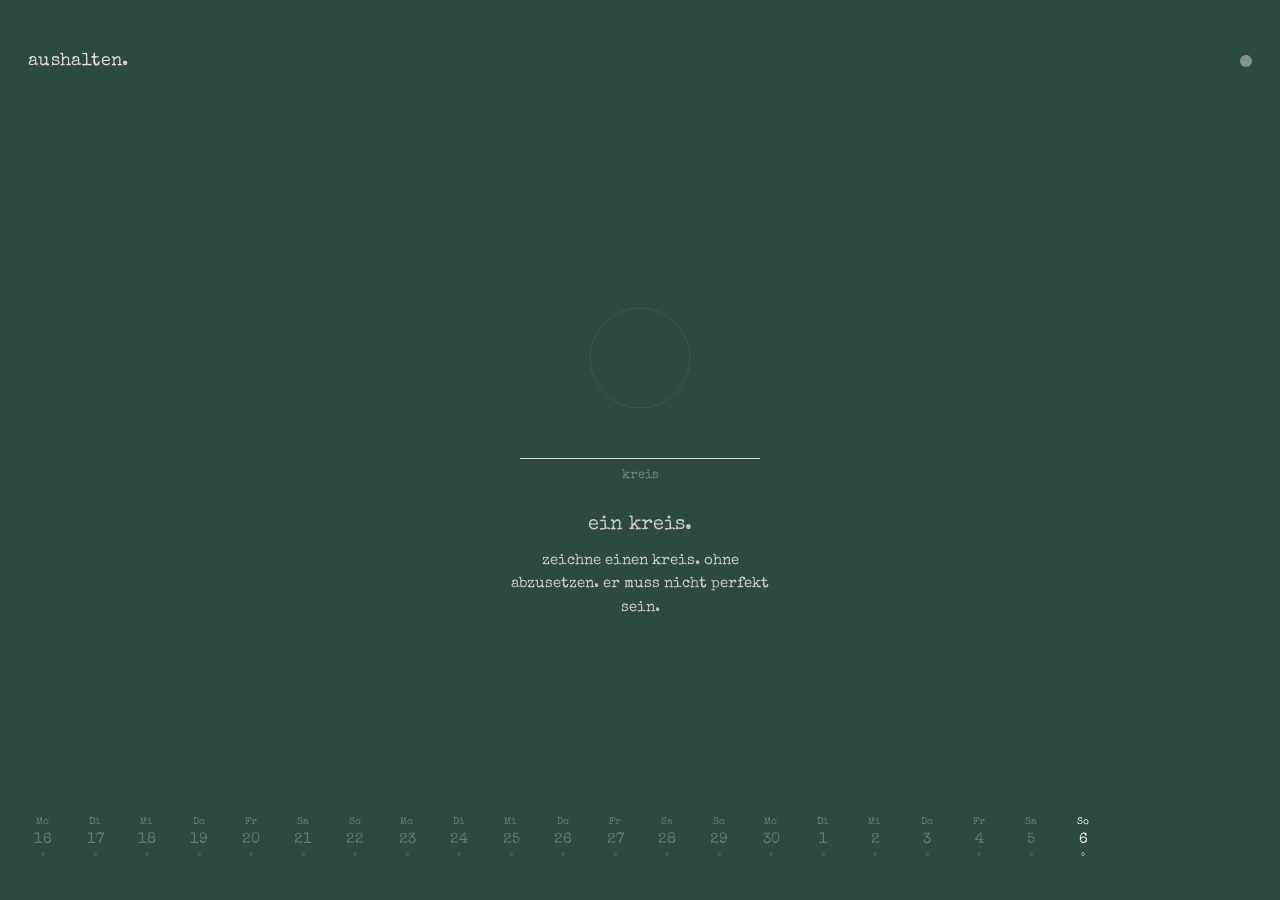
==== index.html @ 4c9a588b "Add aushalten. app Static discomfort-tolerance app with daily hold/breath/timer/draw exercises, day-" ====
<!DOCTYPE html>
<html lang="de">
<head>
<meta charset="UTF-8">
<meta name="viewport" content="width=device-width, initial-scale=1.0, user-scalable=no">
<title>aushalten.</title>
<link href="https://fonts.googleapis.com/css2?family=Special+Elite&display=swap" rel="stylesheet">
<link rel="stylesheet" href="styles.css">
</head>
<body>
<div id="app">
  <header>
    <span class="wordmark">aushalten.</span>
    <button class="theme-btn" id="theme-btn" onclick="openColorSheet()"></button>
  </header>

  <main id="main">
    <div class="task-area" id="task-area"></div>
  </main>

  <div class="day-strip-wrap">
    <div class="day-strip" id="day-strip"></div>
  </div>
</div>

<div class="overlay-bg" id="overlay-bg" onclick="closeColorSheet()"></div>
<div class="color-sheet" id="color-sheet">
  <div class="sheet-label">Farbe</div>
  <div class="swatches" id="swatches"></div>
</div>

<script src="app.js"></script>
</body>
</html>
---- styles.css ----
*, *::before, *::after { box-sizing: border-box; margin: 0; padding: 0; }

:root {
  --bg: #2D4A3E;
  --fg: #F0EDE6;
}

html { height: 100%; }

body {
  min-height: 100%;
  font-family: 'Special Elite', serif;
  background: var(--bg);
  color: var(--fg);
  -webkit-font-smoothing: antialiased;
  transition: background 0.5s ease, color 0.5s ease;
}

#app {
  min-height: 100vh;
  display: flex;
  flex-direction: column;
  background: var(--bg);
  transition: background 0.5s ease;
}

/* ── Header ── */
header {
  display: flex;
  align-items: center;
  justify-content: space-between;
  padding: 52px 28px 0;
  flex-shrink: 0;
  background: var(--bg);
}

.wordmark {
  font-size: 18px;
  letter-spacing: 0.02em;
  color: var(--fg);
  opacity: 0.9;
}

.theme-btn {
  width: 12px;
  height: 12px;
  border-radius: 50%;
  background: var(--fg);
  opacity: 0.45;
  border: none;
  cursor: pointer;
  transition: opacity 0.2s, transform 0.2s;
  flex-shrink: 0;
}
.theme-btn:hover { opacity: 1; transform: scale(1.3); }

/* ── Main ── */
main {
  flex: 1;
  display: flex;
  flex-direction: column;
  align-items: center;
  justify-content: center;
  padding: 24px 32px 16px;
  background: var(--bg);
}

.task-area {
  display: flex;
  flex-direction: column;
  align-items: center;
  justify-content: center;
  width: 100%;
  max-width: 340px;
  gap: 28px;
  animation: fadeUp 0.45s ease both;
}

@keyframes fadeUp {
  from { opacity: 0; transform: translateY(14px); }
  to   { opacity: 1; transform: translateY(0); }
}

.task-visual {
  display: flex;
  align-items: center;
  justify-content: center;
  width: 100%;
  min-height: 180px;
}

.task-text {
  text-align: center;
  line-height: 1.55;
  font-size: 15px;
  color: var(--fg);
  opacity: 0.8;
  max-width: 270px;
}

.task-title {
  font-size: 20px;
  margin-bottom: 8px;
  opacity: 1;
  color: var(--fg);
}

/* ── Hold circle ── */
.hold-wrap {
  display: flex;
  align-items: center;
  justify-content: center;
}

.hold-circle {
  width: 144px;
  height: 144px;
  border-radius: 50%;
  border: 1.5px solid var(--fg);
  display: flex;
  align-items: center;
  justify-content: center;
  cursor: pointer;
  position: relative;
  user-select: none;
  -webkit-user-select: none;
  touch-action: none;
}

.hold-fill {
  position: absolute;
  inset: 0;
  border-radius: 50%;
  background: var(--fg);
  transform: scale(0);
  transition: transform 0.12s ease;
  opacity: 0.1;
}

.hold-circle.pressing .hold-fill { transform: scale(1); }

.progress-ring {
  position: absolute;
  inset: -9px;
  width: calc(100% + 18px);
  height: calc(100% + 18px);
  transform: rotate(-90deg);
  pointer-events: none;
}

.ring-track {
  fill: none;
  stroke: var(--fg);
  stroke-width: 1.2;
  opacity: 0.15;
}

.ring-fill {
  fill: none;
  stroke: var(--fg);
  stroke-width: 1.5;
  stroke-linecap: round;
}

.hold-label {
  font-family: 'Special Elite', serif;
  font-size: 13px;
  color: var(--fg);
  opacity: 0.65;
  z-index: 1;
  text-align: center;
  pointer-events: none;
  line-height: 1.3;
}

/* ── Breath ── */
.breath-wrap {
  display: flex;
  flex-direction: column;
  align-items: center;
  gap: 22px;
  cursor: pointer;
  touch-action: manipulation;
}

.breath-circle {
  width: 110px;
  height: 110px;
  border-radius: 50%;
  border: 1px solid var(--fg);
  opacity: 0.4;
}

.breath-circle.breathing {
  animation: breathe 8s ease-in-out infinite;
}

@keyframes breathe {
  0%, 100% { transform: scale(1); opacity: 0.4; }
  50% { transform: scale(1.45); opacity: 0.18; }
}

/* ── Timer ── */
.timer-wrap {
  display: flex;
  flex-direction: column;
  align-items: center;
  gap: 14px;
  cursor: pointer;
  touch-action: manipulation;
}

.timer-ring-wrap {
  position: relative;
  width: 130px;
  height: 130px;
  display: flex;
  align-items: center;
  justify-content: center;
}

.timer-ring-svg {
  position: absolute;
  inset: 0;
  width: 100%;
  height: 100%;
  transform: rotate(-90deg);
}

.timer-big {
  font-family: 'Special Elite', serif;
  font-size: 38px;
  letter-spacing: -1px;
  color: var(--fg);
  line-height: 1;
  position: relative;
  z-index: 1;
}

/* ── Draw ── */
.draw-wrap {
  display: flex;
  flex-direction: column;
  align-items: center;
  gap: 10px;
}

canvas {
  display: block;
  touch-action: none;
  cursor: crosshair;
  border-bottom: 1px solid var(--fg);
  opacity: 0.85;
}

/* ── Shared sub-label ── */
.sub {
  font-size: 13px;
  color: var(--fg);
  opacity: 0.38;
  text-align: center;
}

/* ── Done ── */
.done-svg-wrap {
  display: flex;
  flex-direction: column;
  align-items: center;
  gap: 8px;
}

.done-path {
  stroke-dasharray: 300;
  stroke-dashoffset: 300;
}

/* ── Day strip ── */
.day-strip-wrap {
  flex-shrink: 0;
  padding-bottom: 44px;
  background: var(--bg);
}

.day-strip {
  display: flex;
  overflow-x: auto;
  scrollbar-width: none;
  padding: 18px 28px 0;
  gap: 22px;
  scroll-snap-type: x mandatory;
}
.day-strip::-webkit-scrollbar { display: none; }

.day-item {
  display: flex;
  flex-direction: column;
  align-items: center;
  gap: 5px;
  cursor: pointer;
  scroll-snap-align: center;
  flex-shrink: 0;
  opacity: 0.3;
  transition: opacity 0.2s;
  min-width: 30px;
}
.day-item.active { opacity: 1; }

.day-name {
  font-family: 'Special Elite', serif;
  font-size: 10px;
  color: var(--fg);
  letter-spacing: 0.04em;
}
.day-num {
  font-family: 'Special Elite', serif;
  font-size: 15px;
  color: var(--fg);
}
.day-dot {
  width: 4px; height: 4px;
  border-radius: 50%;
  border: 1px solid var(--fg);
  opacity: 0.5;
  transition: background 0.25s;
}
.day-item.done .day-dot { background: var(--fg); border-color: var(--fg); opacity: 1; }

/* ── Color sheet ── */
.color-sheet {
  position: fixed;
  bottom: -220px;
  left: 0; right: 0;
  background: var(--bg);
  border-top: 1px solid rgba(255,255,255,0.12);
  padding: 22px 28px 52px;
  transition: bottom 0.3s ease;
  z-index: 100;
}
.color-sheet.open { bottom: 0; }

.sheet-label {
  font-size: 11px;
  opacity: 0.38;
  margin-bottom: 16px;
  letter-spacing: 0.1em;
  text-transform: uppercase;
  color: var(--fg);
}

.swatches {
  display: flex;
  gap: 14px;
  flex-wrap: wrap;
}

.swatch {
  width: 34px; height: 34px;
  border-radius: 50%;
  cursor: pointer;
  border: 2px solid transparent;
  transition: transform 0.15s, border-color 0.15s;
}
.swatch:hover { transform: scale(1.12); }
.swatch.active { border-color: var(--fg); }

.overlay-bg {
  display: none;
  position: fixed;
  inset: 0;
  z-index: 99;
}
.overlay-bg.open { display: block; }
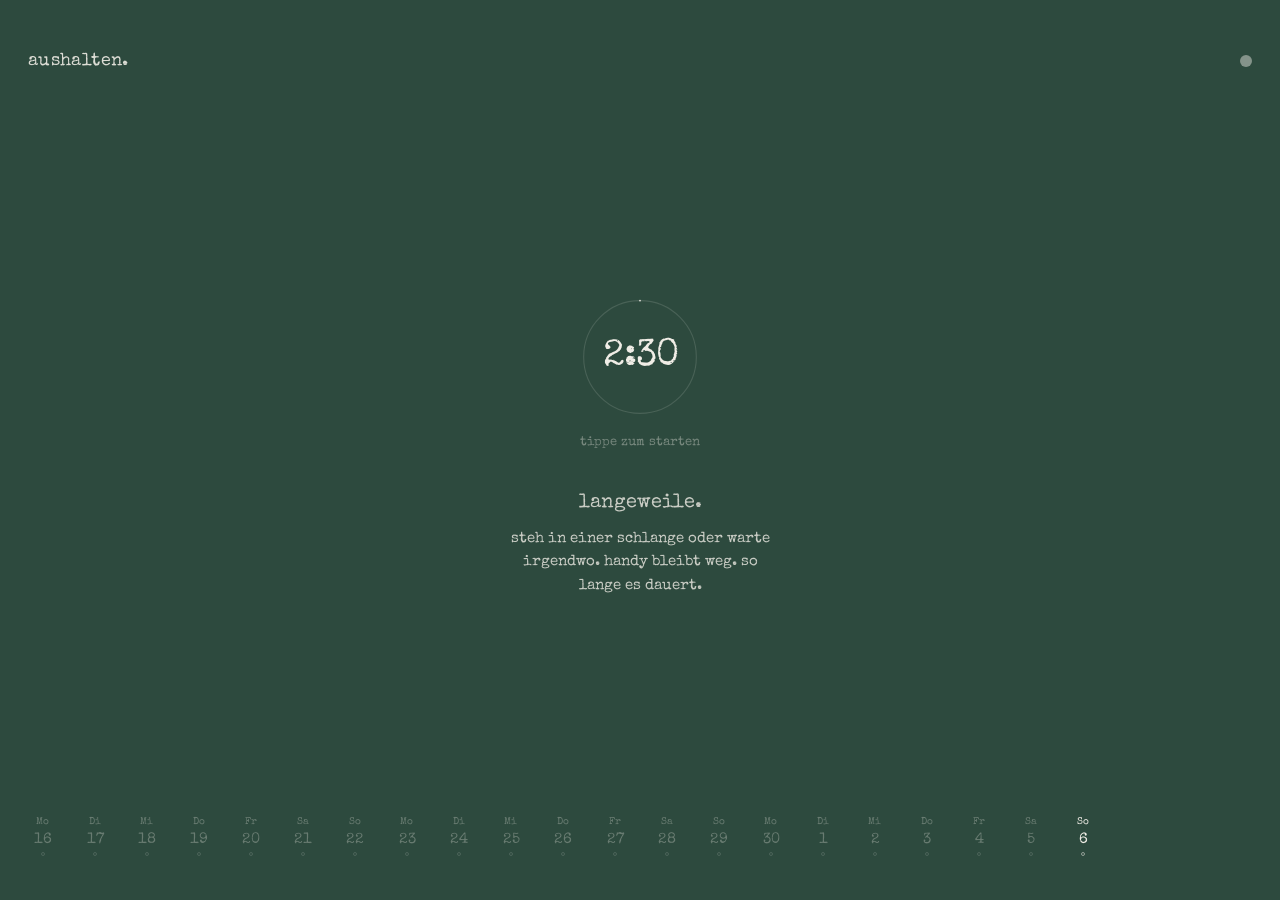
==== commit c1cd339f: "Lock page scroll/zoom and disable text selection - Strengthen the viewport meta (maximum/minimum-sca" ====
--- a/index.html
+++ b/index.html
@@ -2,7 +2,7 @@
 <html lang="de">
 <head>
 <meta charset="UTF-8">
-<meta name="viewport" content="width=device-width, initial-scale=1.0, user-scalable=no">
+<meta name="viewport" content="width=device-width, initial-scale=1.0, maximum-scale=1.0, minimum-scale=1.0, user-scalable=no, viewport-fit=cover">
 <title>aushalten.</title>
 <link href="https://fonts.googleapis.com/css2?family=Special+Elite&display=swap" rel="stylesheet">
 <link rel="stylesheet" href="styles.css">
--- a/styles.css
+++ b/styles.css
@@ -1,14 +1,31 @@
-*, *::before, *::after { box-sizing: border-box; margin: 0; padding: 0; }
+*, *::before, *::after {
+  box-sizing: border-box;
+  margin: 0;
+  padding: 0;
+  -webkit-user-select: none;
+  user-select: none;
+  -webkit-touch-callout: none;
+  -webkit-tap-highlight-color: transparent;
+}
 
 :root {
   --bg: #2D4A3E;
   --fg: #F0EDE6;
 }
 
-html { height: 100%; }
+html {
+  height: 100%;
+  overflow: hidden;
+  overscroll-behavior: none;
+  touch-action: pan-x pan-y;
+}
 
 body {
   min-height: 100%;
+  height: 100%;
+  overflow: hidden;
+  overscroll-behavior: none;
+  touch-action: pan-x pan-y;
   font-family: 'Special Elite', serif;
   background: var(--bg);
   color: var(--fg);
@@ -18,6 +35,7 @@
 
 #app {
   min-height: 100vh;
+  height: 100%;
   display: flex;
   flex-direction: column;
   background: var(--bg);
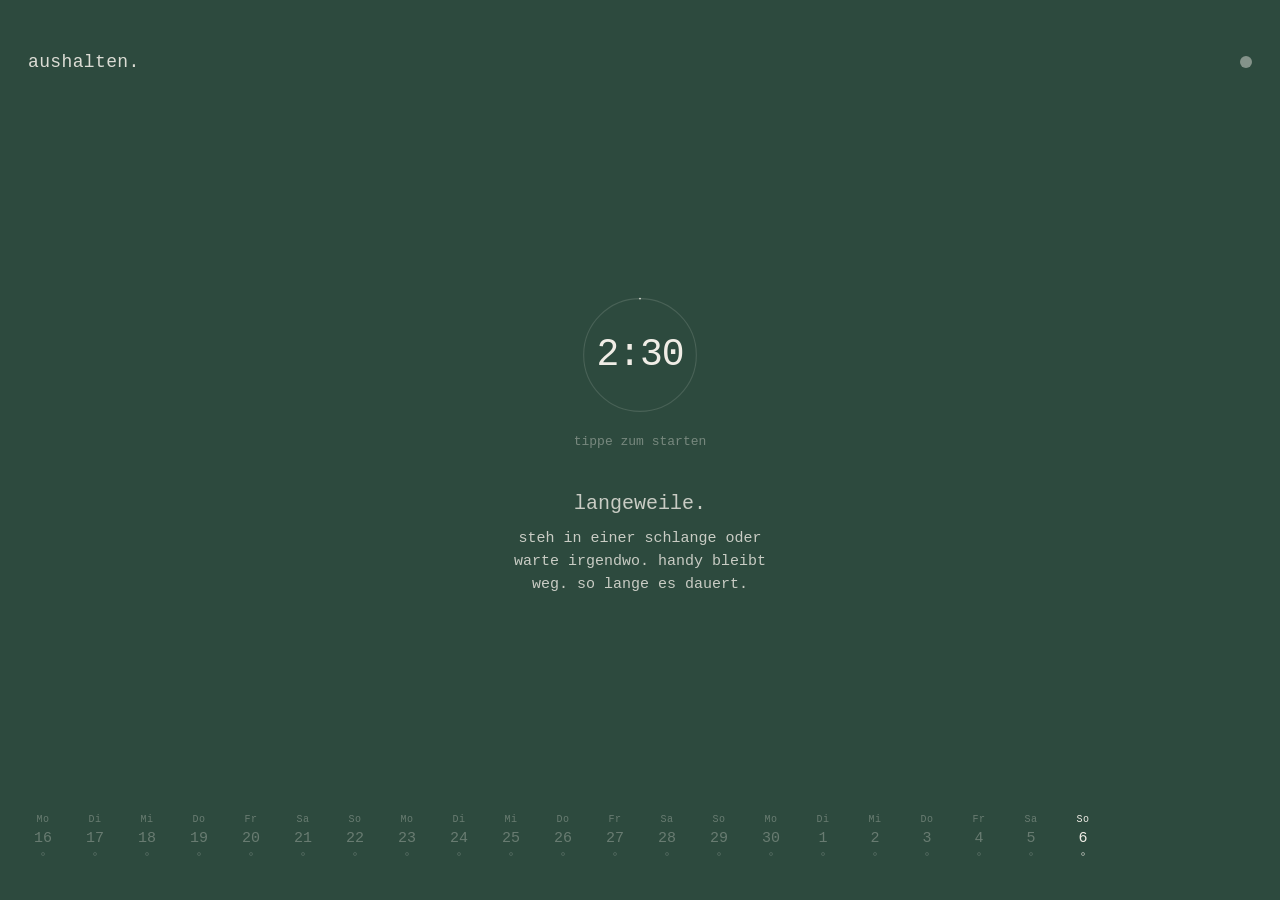
==== commit 63f3e4e1: "Switch typeface to Menlo Drop the Google Fonts (Special Elite) import and use Menlo as the primary f" ====
--- a/index.html
+++ b/index.html
@@ -4,7 +4,6 @@
 <meta charset="UTF-8">
 <meta name="viewport" content="width=device-width, initial-scale=1.0, maximum-scale=1.0, minimum-scale=1.0, user-scalable=no, viewport-fit=cover">
 <title>aushalten.</title>
-<link href="https://fonts.googleapis.com/css2?family=Special+Elite&display=swap" rel="stylesheet">
 <link rel="stylesheet" href="styles.css">
 </head>
 <body>
--- a/styles.css
+++ b/styles.css
@@ -26,7 +26,7 @@
   overflow: hidden;
   overscroll-behavior: none;
   touch-action: pan-x pan-y;
-  font-family: 'Special Elite', serif;
+  font-family: Menlo, Consolas, 'Liberation Mono', monospace;
   background: var(--bg);
   color: var(--fg);
   -webkit-font-smoothing: antialiased;
@@ -181,7 +181,7 @@
 }
 
 .hold-label {
-  font-family: 'Special Elite', serif;
+  font-family: Menlo, Consolas, 'Liberation Mono', monospace;
   font-size: 13px;
   color: var(--fg);
   opacity: 0.65;
@@ -246,7 +246,7 @@
 }
 
 .timer-big {
-  font-family: 'Special Elite', serif;
+  font-family: Menlo, Consolas, 'Liberation Mono', monospace;
   font-size: 38px;
   letter-spacing: -1px;
   color: var(--fg);
@@ -324,13 +324,13 @@
 .day-item.active { opacity: 1; }
 
 .day-name {
-  font-family: 'Special Elite', serif;
+  font-family: Menlo, Consolas, 'Liberation Mono', monospace;
   font-size: 10px;
   color: var(--fg);
   letter-spacing: 0.04em;
 }
 .day-num {
-  font-family: 'Special Elite', serif;
+  font-family: Menlo, Consolas, 'Liberation Mono', monospace;
   font-size: 15px;
   color: var(--fg);
 }
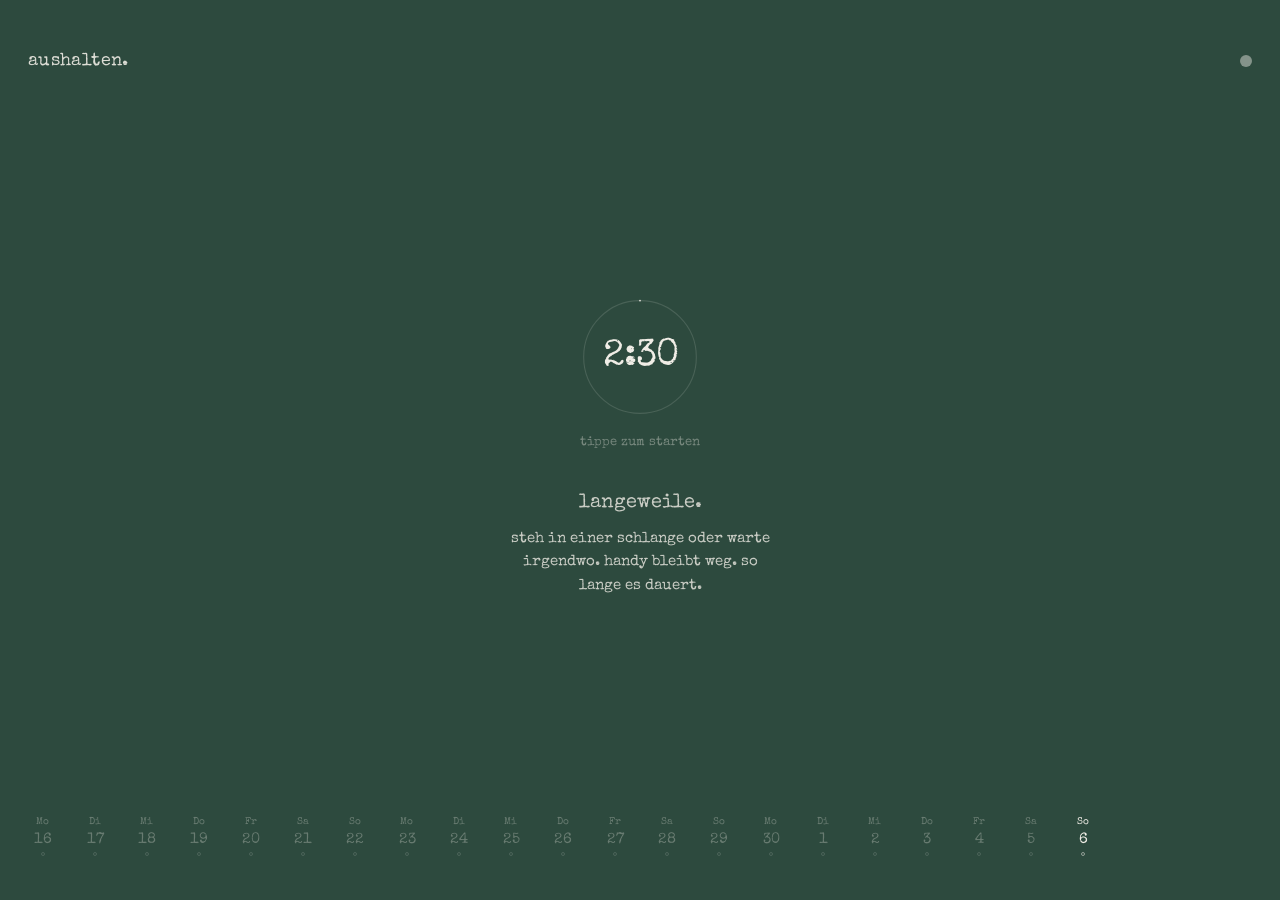
==== commit ca2d5fe4: "Lock page scroll/zoom and disable text selection - Strengthen the viewport meta (maximum/minimum-sca" ====
--- a/index.html
+++ b/index.html
@@ -4,6 +4,7 @@
 <meta charset="UTF-8">
 <meta name="viewport" content="width=device-width, initial-scale=1.0, maximum-scale=1.0, minimum-scale=1.0, user-scalable=no, viewport-fit=cover">
 <title>aushalten.</title>
+<link href="https://fonts.googleapis.com/css2?family=Special+Elite&display=swap" rel="stylesheet">
 <link rel="stylesheet" href="styles.css">
 </head>
 <body>
--- a/styles.css
+++ b/styles.css
@@ -26,7 +26,7 @@
   overflow: hidden;
   overscroll-behavior: none;
   touch-action: pan-x pan-y;
-  font-family: Menlo, Consolas, 'Liberation Mono', monospace;
+  font-family: 'Special Elite', serif;
   background: var(--bg);
   color: var(--fg);
   -webkit-font-smoothing: antialiased;
@@ -181,7 +181,7 @@
 }
 
 .hold-label {
-  font-family: Menlo, Consolas, 'Liberation Mono', monospace;
+  font-family: 'Special Elite', serif;
   font-size: 13px;
   color: var(--fg);
   opacity: 0.65;
@@ -246,7 +246,7 @@
 }
 
 .timer-big {
-  font-family: Menlo, Consolas, 'Liberation Mono', monospace;
+  font-family: 'Special Elite', serif;
   font-size: 38px;
   letter-spacing: -1px;
   color: var(--fg);
@@ -324,13 +324,13 @@
 .day-item.active { opacity: 1; }
 
 .day-name {
-  font-family: Menlo, Consolas, 'Liberation Mono', monospace;
+  font-family: 'Special Elite', serif;
   font-size: 10px;
   color: var(--fg);
   letter-spacing: 0.04em;
 }
 .day-num {
-  font-family: Menlo, Consolas, 'Liberation Mono', monospace;
+  font-family: 'Special Elite', serif;
   font-size: 15px;
   color: var(--fg);
 }
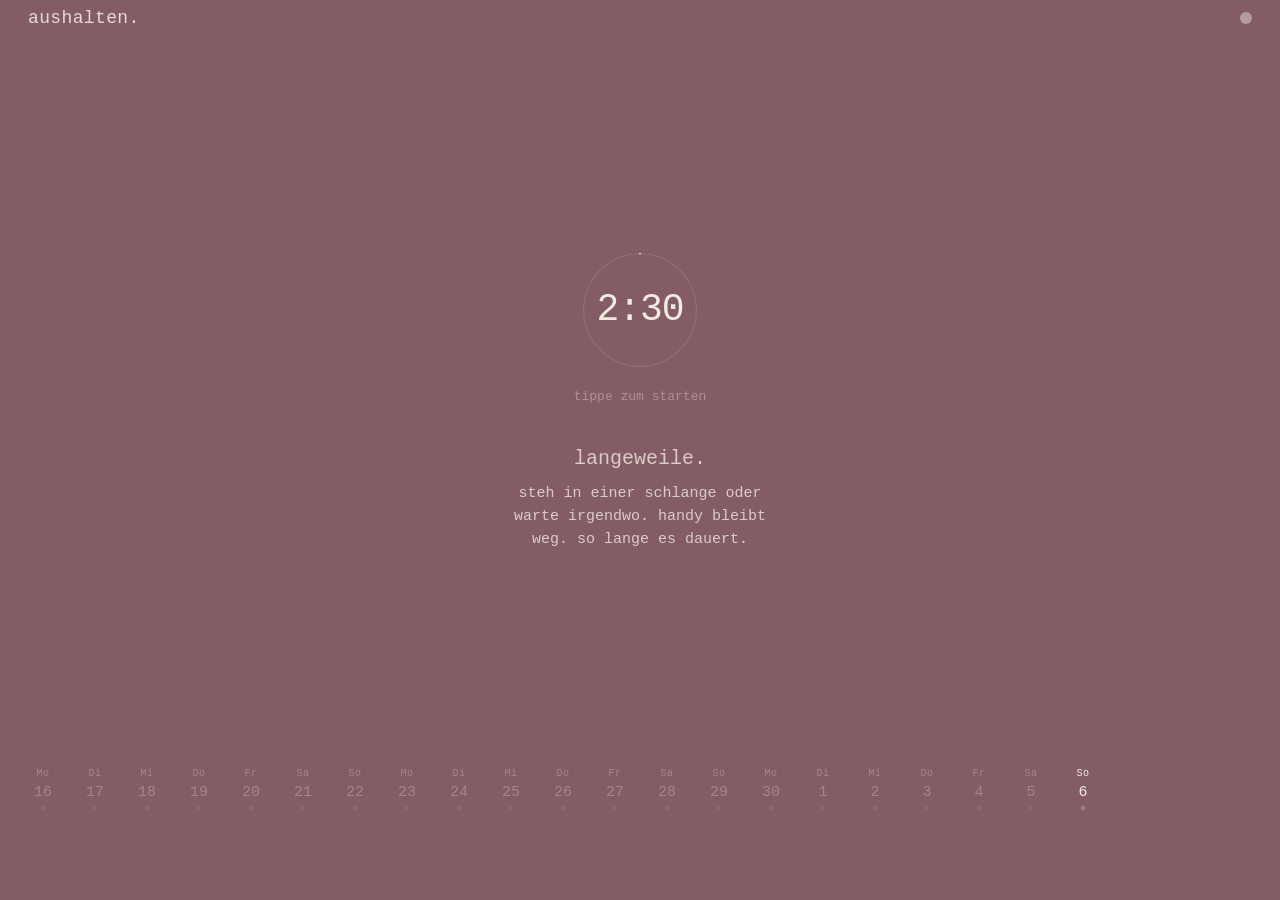
==== commit 8b728c94: "Tighten header/footer spacing, add standalone home-screen mode - Pull the header padding down to ess" ====
--- a/index.html
+++ b/index.html
@@ -3,8 +3,10 @@
 <head>
 <meta charset="UTF-8">
 <meta name="viewport" content="width=device-width, initial-scale=1.0, maximum-scale=1.0, minimum-scale=1.0, user-scalable=no, viewport-fit=cover">
+<meta name="apple-mobile-web-app-capable" content="yes">
+<meta name="apple-mobile-web-app-status-bar-style" content="black-translucent">
+<meta name="apple-mobile-web-app-title" content="aushalten.">
 <title>aushalten.</title>
-<link href="https://fonts.googleapis.com/css2?family=Special+Elite&display=swap" rel="stylesheet">
 <link rel="stylesheet" href="styles.css">
 </head>
 <body>
--- a/styles.css
+++ b/styles.css
@@ -15,6 +15,7 @@
 
 html {
   height: 100%;
+  height: 100dvh;
   overflow: hidden;
   overscroll-behavior: none;
   touch-action: pan-x pan-y;
@@ -23,10 +24,11 @@
 body {
   min-height: 100%;
   height: 100%;
+  height: 100dvh;
   overflow: hidden;
   overscroll-behavior: none;
   touch-action: pan-x pan-y;
-  font-family: 'Special Elite', serif;
+  font-family: Menlo, Consolas, 'Liberation Mono', monospace;
   background: var(--bg);
   color: var(--fg);
   -webkit-font-smoothing: antialiased;
@@ -35,7 +37,9 @@
 
 #app {
   min-height: 100vh;
+  min-height: 100dvh;
   height: 100%;
+  height: 100dvh;
   display: flex;
   flex-direction: column;
   background: var(--bg);
@@ -47,7 +51,7 @@
   display: flex;
   align-items: center;
   justify-content: space-between;
-  padding: 52px 28px 0;
+  padding: max(8px, env(safe-area-inset-top)) 28px 0;
   flex-shrink: 0;
   background: var(--bg);
 }
@@ -75,12 +79,14 @@
 /* ── Main ── */
 main {
   flex: 1;
+  min-height: 0;
   display: flex;
   flex-direction: column;
   align-items: center;
   justify-content: center;
   padding: 24px 32px 16px;
   background: var(--bg);
+  overflow: hidden;
 }
 
 .task-area {
@@ -181,7 +187,7 @@
 }
 
 .hold-label {
-  font-family: 'Special Elite', serif;
+  font-family: Menlo, Consolas, 'Liberation Mono', monospace;
   font-size: 13px;
   color: var(--fg);
   opacity: 0.65;
@@ -246,7 +252,7 @@
 }
 
 .timer-big {
-  font-family: 'Special Elite', serif;
+  font-family: Menlo, Consolas, 'Liberation Mono', monospace;
   font-size: 38px;
   letter-spacing: -1px;
   color: var(--fg);
@@ -295,8 +301,16 @@
 /* ── Day strip ── */
 .day-strip-wrap {
   flex-shrink: 0;
-  padding-bottom: 44px;
-  background: var(--bg);
+  /* Extra room in a regular Safari tab so content clears the floating tab bar. */
+  padding-bottom: max(90px, env(safe-area-inset-bottom) + 76px);
+  background: var(--bg);
+}
+
+/* Added to the home screen (no Safari chrome): only the actual safe area is needed. */
+@media (display-mode: standalone) {
+  .day-strip-wrap {
+    padding-bottom: max(16px, env(safe-area-inset-bottom) + 8px);
+  }
 }
 
 .day-strip {
@@ -324,13 +338,13 @@
 .day-item.active { opacity: 1; }
 
 .day-name {
-  font-family: 'Special Elite', serif;
+  font-family: Menlo, Consolas, 'Liberation Mono', monospace;
   font-size: 10px;
   color: var(--fg);
   letter-spacing: 0.04em;
 }
 .day-num {
-  font-family: 'Special Elite', serif;
+  font-family: Menlo, Consolas, 'Liberation Mono', monospace;
   font-size: 15px;
   color: var(--fg);
 }
@@ -346,15 +360,18 @@
 /* ── Color sheet ── */
 .color-sheet {
   position: fixed;
-  bottom: -220px;
+  bottom: 0;
   left: 0; right: 0;
   background: var(--bg);
   border-top: 1px solid rgba(255,255,255,0.12);
   padding: 22px 28px 52px;
-  transition: bottom 0.3s ease;
+  transform: translateY(105%);
+  transition: transform 0.3s ease;
   z-index: 100;
-}
-.color-sheet.open { bottom: 0; }
+  max-height: 70vh;
+  overflow-y: auto;
+}
+.color-sheet.open { transform: translateY(0); }
 
 .sheet-label {
   font-size: 11px;
@@ -366,9 +383,10 @@
 }
 
 .swatches {
-  display: flex;
-  gap: 14px;
-  flex-wrap: wrap;
+  display: grid;
+  grid-template-columns: repeat(7, 34px);
+  justify-content: space-between;
+  row-gap: 14px;
 }
 
 .swatch {
